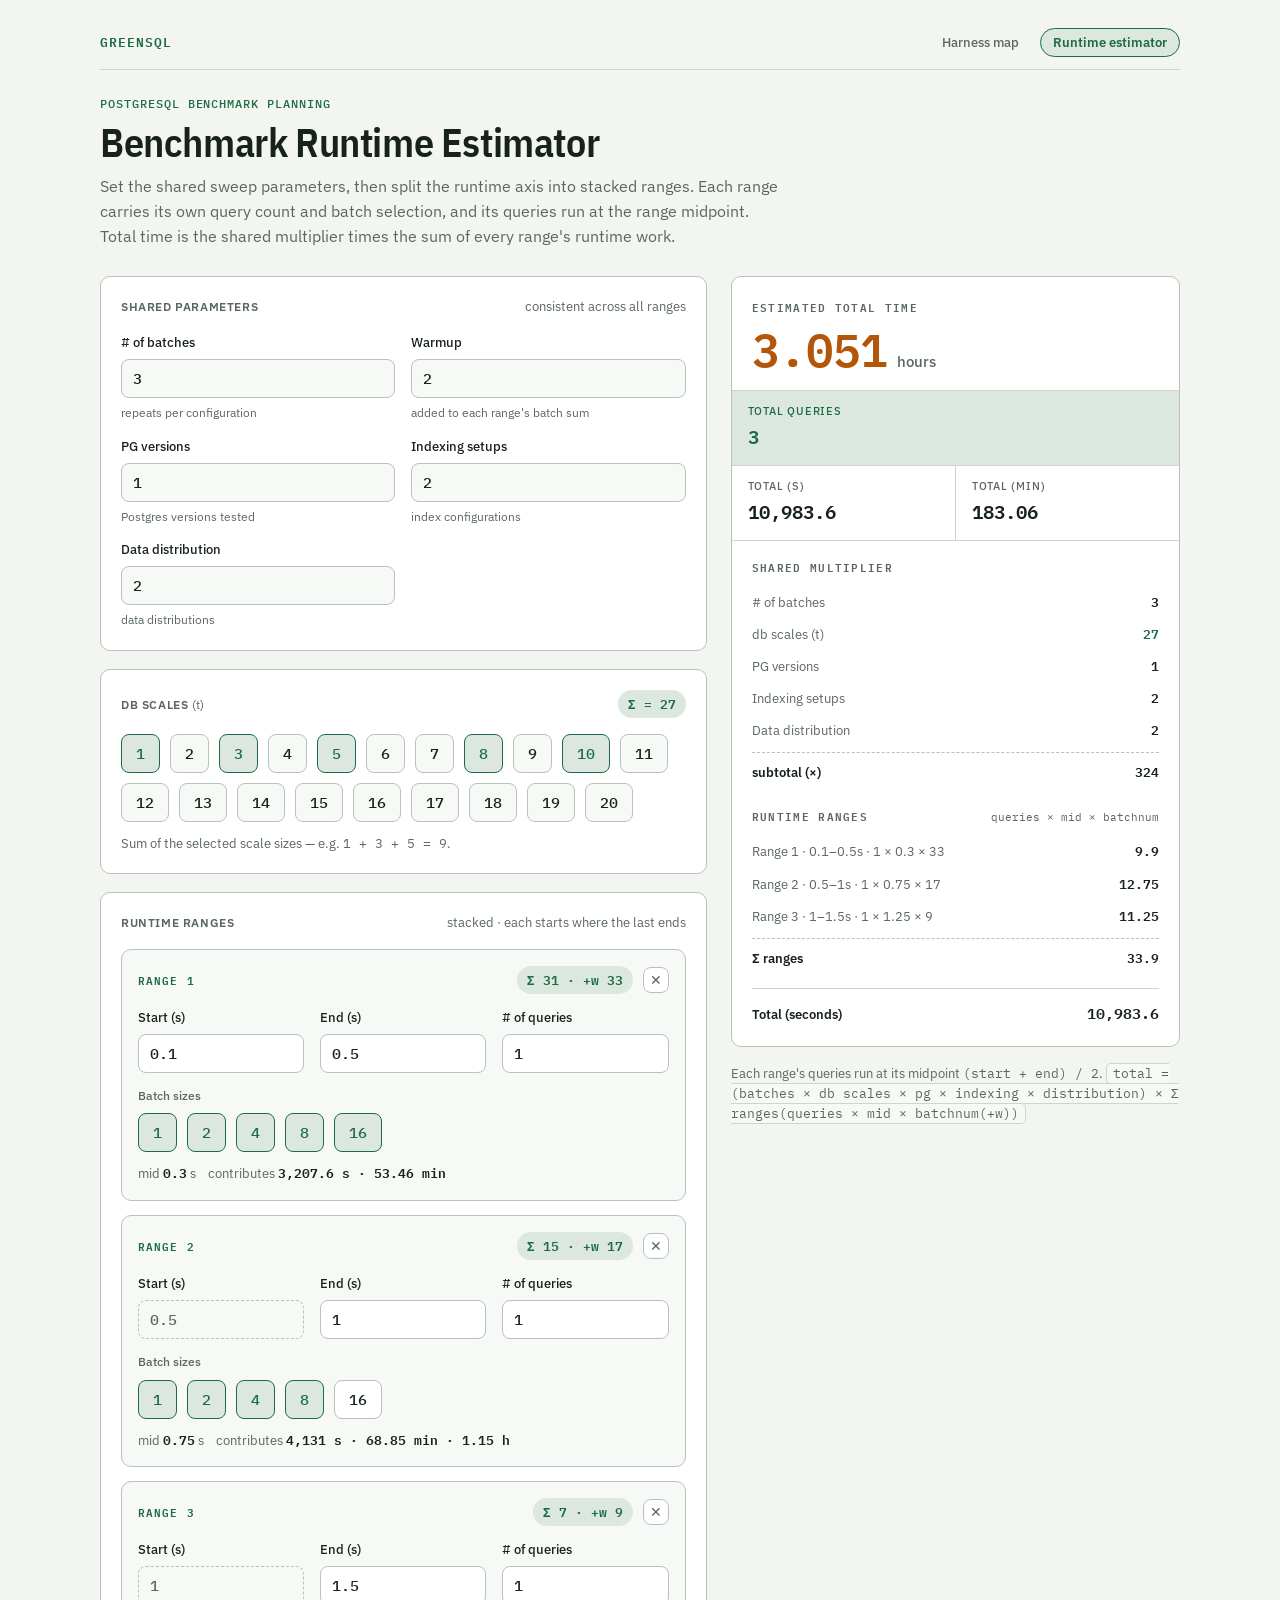
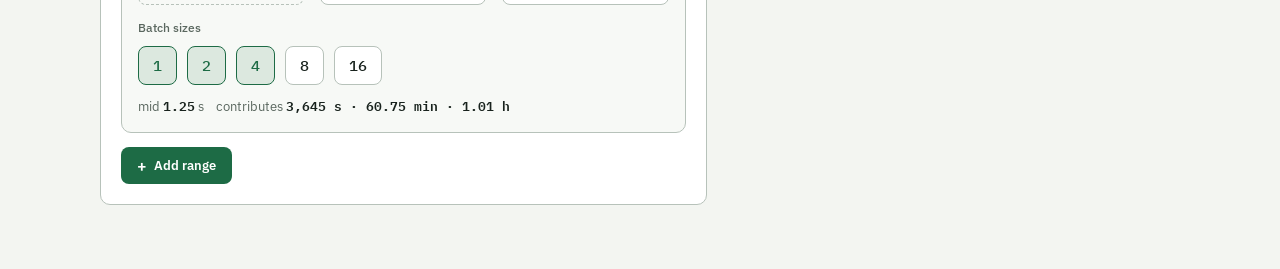
==== estimator.html @ b6725527 "init pages" ====
<!doctype html>
<html lang="en">
<head>
<meta charset="utf-8">
<meta name="viewport" content="width=device-width,initial-scale=1,viewport-fit=cover">
<title>Benchmark Runtime Estimator</title>
<meta name="description" content="Work out how long a GreenSQL sweep will take: set the shared parameters, split the runtime axis into stacked ranges with their own query counts and batch sizes, and see the total and its factor breakdown update live.">
<meta name="color-scheme" content="light dark">
<meta property="og:type" content="website">
<meta property="og:site_name" content="GreenSQL">
<meta property="og:title" content="Benchmark Runtime Estimator">
<meta property="og:description" content="Work out how long a GreenSQL sweep will take: set the shared parameters, split the runtime axis into stacked ranges with their own query counts and batch sizes, and see the total and its factor breakdown update live.">
<meta property="og:url" content="https://greensql-ruc.github.io/estimator.html">
<meta name="twitter:card" content="summary">
<link rel="canonical" href="https://greensql-ruc.github.io/estimator.html">
<link rel="icon" href="data:image/svg+xml,%3Csvg xmlns='http://www.w3.org/2000/svg' viewBox='0 0 16 16'%3E%3Crect width='16' height='16' rx='3' fill='%231D6B45'/%3E%3Cpath d='M4 11.5V4.5h1.6l2.4 4.2 2.4-4.2H12v7h-1.5V7.2L8.4 10.8h-.8L5.5 7.2v4.3z' fill='%23fff'/%3E%3C/svg%3E">
<link rel="preconnect" href="https://fonts.googleapis.com">
<link rel="preconnect" href="https://fonts.gstatic.com" crossorigin>
<link rel="stylesheet" href="https://fonts.googleapis.com/css2?family=IBM+Plex+Mono:wght@400;500;600&family=IBM+Plex+Sans+Condensed:wght@600&family=IBM+Plex+Sans:wght@400;500;600&display=swap">
<link rel="stylesheet" href="assets/site.css">
<style>
/* ---- layout ---- */
.grid{display:grid;grid-template-columns:minmax(0,1.35fr) minmax(0,1fr);gap:24px;align-items:start}
@media (max-width:900px){.grid{grid-template-columns:1fr}}

/* ---- panels ---- */
.panel{display:block;margin:0;background:var(--panel);border:1px solid var(--line);border-radius:10px;padding:20px}
.panel + .panel{margin-top:18px}
.group-head{display:flex;align-items:baseline;justify-content:space-between;gap:12px;margin-bottom:16px}
.group-title{font:600 12px/1.3 "IBM Plex Sans",sans-serif;letter-spacing:.05em;text-transform:uppercase;
  color:var(--muted);margin:0;padding:0}
.group-title .sub{font-weight:400;text-transform:none;letter-spacing:0;color:var(--muted)}
.group-note{font-size:12.5px;color:var(--muted);margin:0}
.chips + .group-note{margin-top:12px}
.sublabel{font-size:12px;font-weight:500;color:var(--muted);margin:0 0 8px}

/* ---- number fields ---- */
.fields{display:grid;grid-template-columns:1fr 1fr;gap:14px 16px}
.fields-3{grid-template-columns:1fr 1fr 1fr}
@media (max-width:480px){.fields,.fields-3{grid-template-columns:1fr 1fr}}
.field{display:flex;flex-direction:column;gap:6px;min-width:0}
.field label{font-size:13px;font-weight:500;color:var(--ink)}
.field .hint{font-size:12px;color:var(--muted)}
.field input{font:500 15px "IBM Plex Mono",ui-monospace,monospace;font-variant-numeric:tabular-nums;
  color:var(--ink);background:var(--sub);border:1px solid var(--line);border-radius:8px;
  padding:9px 11px;width:100%;-moz-appearance:textfield}
.field input:focus-visible{outline:2px solid var(--accent);outline-offset:1px;border-color:var(--accent)}
.field input[readonly]{color:var(--muted);background:transparent;border-style:dashed;cursor:default}

/* ---- toggle chips ---- */
fieldset{border:0;margin:0;padding:0;min-width:0}
legend{padding:0}
.chips{display:flex;flex-wrap:wrap;gap:10px}
.chip{position:relative}
.chip input{position:absolute;opacity:0;inset:0;cursor:pointer}
.chip label{display:inline-flex;align-items:center;justify-content:center;min-width:3ch;cursor:pointer;
  padding:9px 14px;border-radius:8px;border:1px solid var(--line);background:var(--sub);user-select:none;
  font:500 15px "IBM Plex Mono",ui-monospace,monospace;font-variant-numeric:tabular-nums;color:var(--ink);
  transition:background .12s,border-color .12s,color .12s}
.chip input:checked + label{background:var(--entry);border-color:var(--accent);color:var(--accent)}
.chip input:focus-visible + label{outline:2px solid var(--accent);outline-offset:2px}
.sumtag{font:600 13px "IBM Plex Mono",ui-monospace,monospace;font-variant-numeric:tabular-nums;
  color:var(--accent);background:var(--entry);padding:3px 10px;border-radius:999px;white-space:nowrap}

/* ---- range cards ---- */
.gcard{background:var(--sub);border:1px solid var(--line);border-radius:10px;padding:16px;margin-bottom:14px}
.gcard:last-of-type{margin-bottom:0}
.gcard-head{display:flex;align-items:center;gap:10px;margin-bottom:14px}
.gtag{font:600 11px "IBM Plex Mono",ui-monospace,monospace;letter-spacing:.1em;text-transform:uppercase;color:var(--accent)}
.gcard-head .spacer{flex:1}
.grm{border:1px solid var(--line);background:var(--panel);color:var(--muted);width:26px;height:26px;
  border-radius:8px;cursor:pointer;font-size:14px;line-height:1;display:grid;place-items:center;
  transition:color .12s,border-color .12s}
.grm:hover:not(:disabled){color:var(--energy);border-color:var(--energy)}
.grm:disabled{opacity:.35;cursor:not-allowed}
.grm:focus-visible{outline:2px solid var(--accent);outline-offset:2px}
.gcard .fields{margin-bottom:14px}
.gcard .field input{background:var(--panel)}
.gcard .field input[readonly]{background:transparent}
.gcard .chip label{background:var(--panel)}
.gcontrib{margin:12px 0 0;font-size:12.5px;color:var(--muted);display:flex;flex-wrap:wrap;gap:4px 12px}
.gcontrib b{color:var(--ink);font-weight:600;font-family:"IBM Plex Mono",ui-monospace,monospace;font-variant-numeric:tabular-nums}
.addbtn{display:inline-flex;align-items:center;gap:7px;margin-top:14px;background:var(--accent);
  color:var(--accent-ink);border:0;font:600 13px "IBM Plex Sans",sans-serif;padding:10px 16px;
  border-radius:8px;cursor:pointer}
.addbtn:hover{filter:brightness(1.08)}
.addbtn:focus-visible{outline:2px solid var(--accent);outline-offset:2px}
.addbtn .plus{font-size:16px;line-height:1}

/* ---- result rail ---- */
.rail{position:sticky;top:24px}
.result{background:var(--panel);border:1px solid var(--line);border-radius:10px;overflow:hidden}
.result .top{padding:20px 20px 16px}
.kicker{font:600 11px "IBM Plex Mono",ui-monospace,monospace;letter-spacing:.12em;text-transform:uppercase;
  color:var(--muted);margin:0 0 10px}
.headline{display:flex;align-items:baseline;gap:10px;flex-wrap:wrap}
.headline .num{font:600 46px/1 "IBM Plex Mono",ui-monospace,monospace;font-variant-numeric:tabular-nums;
  color:var(--energy);letter-spacing:-.02em}
.headline .unit{font-size:15px;color:var(--muted);font-weight:500}
.days{margin:8px 0 0;font-size:13px;color:var(--muted)}
.days b{color:var(--ink);font-weight:600}
.tiles{display:grid;grid-template-columns:repeat(2,1fr);gap:1px;background:var(--faint);border-top:1px solid var(--faint)}
.tile{background:var(--panel);padding:13px 16px;min-width:0}
.tile.q{grid-column:1 / -1;background:var(--entry)}
.tile .t-label{font:500 11px "IBM Plex Sans",sans-serif;letter-spacing:.07em;text-transform:uppercase;
  color:var(--muted);margin:0 0 4px}
.tile.q .t-label{color:var(--accent)}
.tile .t-val{font:600 19px "IBM Plex Mono",ui-monospace,monospace;font-variant-numeric:tabular-nums;
  color:var(--ink);margin:0;overflow-wrap:anywhere}
.tile.q .t-val{color:var(--accent)}
.chain{padding:16px 20px 20px;border-top:1px solid var(--faint)}
.chain h3{font:600 11px "IBM Plex Mono",ui-monospace,monospace;letter-spacing:.12em;text-transform:uppercase;
  color:var(--muted);margin:0 0 10px;display:flex;justify-content:space-between;align-items:baseline;gap:8px}
.chain h3 .h-sub{font-weight:400;letter-spacing:0;text-transform:none;color:var(--muted);font-size:11px}
.chain h3.spaced{margin-top:18px}
.factor{display:grid;grid-template-columns:1fr auto;align-items:baseline;gap:8px;padding:5px 0;font-size:13px}
.factor .fname{color:var(--muted)}
.factor .fval{font:600 13px "IBM Plex Mono",ui-monospace,monospace;font-variant-numeric:tabular-nums;color:var(--ink)}
.factor.derived .fval{color:var(--accent)}
.factor.subtotal{border-top:1px dashed var(--line);margin-top:6px;padding-top:8px}
.factor.subtotal .fname{color:var(--ink);font-weight:600}
.chain .rule{border:0;border-top:1px solid var(--faint);margin:14px 0 12px}
.chain .product{display:grid;grid-template-columns:1fr auto;align-items:baseline;gap:8px}
.chain .product .fname{font-weight:600;color:var(--ink);font-size:13px}
.chain .product .fval{font:600 15px "IBM Plex Mono",ui-monospace,monospace;font-variant-numeric:tabular-nums;color:var(--ink)}
.formula{margin-top:16px;font-size:12.5px;color:var(--muted);max-width:64ch;line-height:1.6}
.formula code{background:var(--sub);padding:1px 6px;border-radius:5px;border:1px solid var(--faint);color:var(--muted)}

@media (prefers-reduced-motion: reduce){*{transition:none !important}}
</style>
</head>
<body>

<nav class="sitenav" aria-label="Site sections">
  <span class="brand">GreenSQL</span>
  <a href="./">Harness map</a>
  <a href="estimator.html" aria-current="page">Runtime estimator</a>
</nav>

<header class="wrap">
  <div class="eyebrow">PostgreSQL benchmark planning</div>
  <h1>Benchmark Runtime Estimator</h1>
  <p class="lede">Set the shared sweep parameters, then split the runtime axis into stacked ranges. Each range carries its own query count and batch selection, and its queries run at the range midpoint. Total time is the shared multiplier times the sum of every range's runtime work.</p>
</header>

<main class="wrap">
  <div class="grid">
    <!-- CONTROLS -->
    <div>
      <section class="panel">
        <div class="group-head">
          <h2 class="group-title">Shared parameters</h2>
          <span class="group-note">consistent across all ranges</span>
        </div>
        <div class="fields">
          <div class="field">
            <label for="batches"># of batches</label>
            <input id="batches" type="number" min="0" step="1" value="3" inputmode="numeric">
            <span class="hint">repeats per configuration</span>
          </div>
          <div class="field">
            <label for="warmup">Warmup</label>
            <input id="warmup" type="number" min="0" step="1" value="2" inputmode="numeric">
            <span class="hint">added to each range's batch sum</span>
          </div>
          <div class="field">
            <label for="pg">PG versions</label>
            <input id="pg" type="number" min="0" step="1" value="1" inputmode="numeric">
            <span class="hint">Postgres versions tested</span>
          </div>
          <div class="field">
            <label for="indexing">Indexing setups</label>
            <input id="indexing" type="number" min="0" step="1" value="2" inputmode="numeric">
            <span class="hint">index configurations</span>
          </div>
          <div class="field">
            <label for="distribution">Data distribution</label>
            <input id="distribution" type="number" min="0" step="1" value="2" inputmode="numeric">
            <span class="hint">data distributions</span>
          </div>
        </div>
      </section>

      <section class="panel">
        <fieldset>
          <div class="group-head">
            <legend class="group-title">DB scales <span class="sub">(t)</span></legend>
            <span class="sumtag" id="scaleSum">&#931; = 27</span>
          </div>
          <div class="chips" id="scaleChips"></div>
          <p class="group-note">Sum of the selected scale sizes &mdash; e.g. <span class="mono">1 + 3 + 5 = 9</span>.</p>
        </fieldset>
      </section>

      <section class="panel">
        <div class="group-head">
          <h2 class="group-title">Runtime ranges</h2>
          <span class="group-note">stacked &middot; each starts where the last ends</span>
        </div>
        <div id="groups"></div>
        <button class="addbtn" id="addGroup" type="button"><span class="plus">+</span> Add range</button>
      </section>
    </div>

    <!-- RESULT RAIL -->
    <div class="rail">
      <div class="result">
        <div class="top">
          <p class="kicker">Estimated total time</p>
          <div class="headline">
            <span class="num" id="hVal">0</span>
            <span class="unit">hours</span>
          </div>
          <p class="days" id="daysLine" hidden></p>
        </div>
        <div class="tiles">
          <div class="tile q">
            <p class="t-label">Total queries</p>
            <p class="t-val" id="qVal">3</p>
          </div>
          <div class="tile">
            <p class="t-label">Total (s)</p>
            <p class="t-val" id="sVal">0</p>
          </div>
          <div class="tile">
            <p class="t-label">Total (min)</p>
            <p class="t-val" id="mVal">0</p>
          </div>
        </div>
        <div class="chain">
          <h3>Shared multiplier</h3>
          <div class="factor"><span class="fname"># of batches</span><span class="fval" id="fBatches">3</span></div>
          <div class="factor derived"><span class="fname">db scales (t)</span><span class="fval" id="fScales">27</span></div>
          <div class="factor"><span class="fname">PG versions</span><span class="fval" id="fPg">1</span></div>
          <div class="factor"><span class="fname">Indexing setups</span><span class="fval" id="fIndexing">2</span></div>
          <div class="factor"><span class="fname">Data distribution</span><span class="fval" id="fDistribution">2</span></div>
          <div class="factor subtotal"><span class="fname">subtotal (&times;)</span><span class="fval" id="fShared">324</span></div>

          <h3 class="spaced">Runtime ranges <span class="h-sub">queries &times; mid &times; batchnum</span></h3>
          <div id="railGroups"></div>
          <div class="factor subtotal"><span class="fname">&#931; ranges</span><span class="fval" id="fSumContrib">0</span></div>

          <hr class="rule">
          <div class="product"><span class="fname">Total (seconds)</span><span class="fval" id="fTotal">0</span></div>
        </div>
      </div>
      <p class="formula">Each range's queries run at its midpoint <span class="mono">(start + end) / 2</span>. <code>total = (batches &times; db scales &times; pg &times; indexing &times; distribution) &times; &#931; ranges(queries &times; mid &times; batchnum(+w))</code></p>
    </div>
  </div>
</main>

<script>
  const SCALE_SIZES = Array.from({ length: 20 }, (_, i) => i + 1);
  const SCALE_DEFAULT = new Set([1, 3, 5, 8, 10]);
  const BATCH_SIZES = [1, 2, 4, 8, 16];

  // stacked runtime ranges
  const SEED_GROUPS = [
    { min: 0.1, max: 0.5, queries: 1, batches: [1, 2, 4, 8, 16] },
    { min: 0.5, max: 1.0, queries: 1, batches: [1, 2, 4, 8] },
    { min: 1.0, max: 1.5, queries: 1, batches: [1, 2, 4] },
  ];

  const nf = (max = 2) => new Intl.NumberFormat(undefined, { maximumFractionDigits: max });
  const fmtNum = new Intl.NumberFormat(undefined, { maximumFractionDigits: 2 });
  const fmtInt = new Intl.NumberFormat(undefined, { maximumFractionDigits: 0 });
  const trim = x => String(+(+x).toFixed(4));

  // seconds -> "X s · Y min · Z h · W d", with h/d shown only when > 1
  function durText(sec) {
    const parts = [`${fmtNum.format(sec)} s`, `${nf(2).format(sec / 60)} min`];
    const h = sec / 3600;
    if (h > 1) parts.push(`${nf(2).format(h)} h`);
    const d = sec / 86400;
    if (d > 1) parts.push(`${nf(2).format(d)} d`);
    return parts.join(" · ");
  }

  const num = el => {
    const v = parseFloat(el.value);
    return Number.isFinite(v) && v >= 0 ? v : 0;
  };

  // shared scale chips
  const scaleHost = document.getElementById("scaleChips");
  SCALE_SIZES.forEach(v => {
    const chip = document.createElement("div");
    chip.className = "chip";
    chip.innerHTML =
      `<input type="checkbox" id="scale-${v}" value="${v}" data-scale>` +
      `<label for="scale-${v}">${v}</label>`;
    if (SCALE_DEFAULT.has(v)) chip.querySelector("input").checked = true;
    scaleHost.appendChild(chip);
  });
  const scaleSum = () =>
    [...document.querySelectorAll("input[data-scale]:checked")].reduce((a, el) => a + Number(el.value), 0);

  // runtime ranges
  const groupsHost = document.getElementById("groups");
  let gid = 0;

  function makeGroup(seed) {
    const id = ++gid;
    const card = document.createElement("div");
    card.className = "gcard";
    card.dataset.gid = id;
    const chips = BATCH_SIZES.map(v =>
      `<div class="chip"><input type="checkbox" id="b-${id}-${v}" value="${v}" data-batch${seed.batches.includes(v) ? " checked" : ""}>` +
      `<label for="b-${id}-${v}">${v}</label></div>`
    ).join("");
    card.innerHTML =
      `<div class="gcard-head">` +
        `<span class="gtag" data-label>Range</span>` +
        `<span class="spacer"></span>` +
        `<span class="sumtag" data-batchnum>+w 0</span>` +
        `<button class="grm" type="button" title="Remove range" aria-label="Remove range">✕</button>` +
      `</div>` +
      `<div class="fields fields-3">` +
        `<div class="field"><label>Start (s)</label><input type="number" min="0" step="0.1" value="${seed.min}" data-min inputmode="decimal"></div>` +
        `<div class="field"><label>End (s)</label><input type="number" min="0" step="0.1" value="${seed.max}" data-max inputmode="decimal"></div>` +
        `<div class="field"><label># of queries</label><input type="number" min="0" step="1" value="${seed.queries}" data-queries inputmode="numeric"></div>` +
      `</div>` +
      `<p class="sublabel">Batch sizes</p>` +
      `<div class="chips">${chips}</div>` +
      `<p class="gcontrib"><span>mid <b data-mid>0</b> s</span><span>contributes <b data-contrib>0 s</b></span></p>`;
    card.querySelector(".grm").addEventListener("click", () => { card.remove(); recompute(); });
    groupsHost.appendChild(card);
  }

  SEED_GROUPS.forEach(makeGroup);

  document.getElementById("addGroup").addEventListener("click", () => {
    const cards = [...groupsHost.querySelectorAll(".gcard")];
    const last = cards[cards.length - 1];
    let start = 1, width = 0.5;
    if (last) {
      const lmin = num(last.querySelector("[data-min]"));
      const lmax = num(last.querySelector("[data-max]"));
      start = lmax;
      width = Math.max(0.1, lmax - lmin) || 0.5;
    }
    makeGroup({ min: start, max: +(start + width).toFixed(4), queries: 1, batches: [...BATCH_SIZES] });
    recompute();
  });

  const railGroups = document.getElementById("railGroups");

  function recompute() {
    const batches = num(document.getElementById("batches"));
    const warmup = num(document.getElementById("warmup"));
    const pg = num(document.getElementById("pg"));
    const indexing = num(document.getElementById("indexing"));
    const distribution = num(document.getElementById("distribution"));
    const scales = scaleSum();
    const shared = batches * scales * pg * indexing * distribution;

    const cards = [...groupsHost.querySelectorAll(".gcard")];
    let sumContrib = 0;
    let totalQueries = 0;
    let prevMax = null;
    railGroups.innerHTML = "";

    cards.forEach((card, i) => {
      const n = i + 1;
      const minInput = card.querySelector("[data-min]");
      const maxInput = card.querySelector("[data-max]");
      // stacked: every range but the first starts where the previous ended
      let min;
      if (i === 0) { minInput.readOnly = false; min = num(minInput); }
      else { minInput.readOnly = true; min = prevMax; minInput.value = trim(min); }
      let max = num(maxInput);
      const effMax = Math.max(min, max);

      const queries = num(card.querySelector("[data-queries]"));
      const batchSum = [...card.querySelectorAll("input[data-batch]:checked")].reduce((a, el) => a + Number(el.value), 0);
      const batchnum = batchSum + warmup;

      const mid = (min + effMax) / 2;
      const contrib = queries * mid * batchnum;

      sumContrib += contrib;
      totalQueries += queries;
      prevMax = effMax;

      card.querySelector("[data-label]").textContent = `Range ${n}`;
      card.querySelector("[data-batchnum]").textContent = `Σ ${batchSum} · +w ${batchnum}`;
      card.querySelector("[data-mid]").textContent = fmtNum.format(mid);
      card.querySelector("[data-contrib]").textContent = durText(shared * contrib);

      const row = document.createElement("div");
      row.className = "factor";
      row.innerHTML =
        `<span class="fname">Range ${n} · ${trim(min)}–${trim(effMax)}s · ${fmtNum.format(queries)} × ${fmtNum.format(mid)} × ${fmtNum.format(batchnum)}</span>` +
        `<span class="fval">${fmtNum.format(contrib)}</span>`;
      railGroups.appendChild(row);
    });

    groupsHost.querySelectorAll(".grm").forEach(b => { b.disabled = cards.length <= 1; });

    const totalSec = shared * sumContrib;
    const totalMin = totalSec / 60;
    const totalHr = totalSec / 3600;

    document.getElementById("scaleSum").textContent = `Σ = ${scales}`;
    document.getElementById("qVal").textContent = fmtInt.format(totalQueries);
    document.getElementById("hVal").textContent = nf(3).format(totalHr);
    document.getElementById("sVal").textContent = fmtNum.format(totalSec);
    document.getElementById("mVal").textContent = nf(2).format(totalMin);

    const daysLine = document.getElementById("daysLine");
    if (totalHr >= 24) {
      daysLine.hidden = false;
      daysLine.innerHTML = `≈ <b>${nf(2).format(totalHr / 24)} days</b> of continuous runtime`;
    } else {
      daysLine.hidden = true;
    }

    document.getElementById("fBatches").textContent = fmtNum.format(batches);
    document.getElementById("fScales").textContent = fmtNum.format(scales);
    document.getElementById("fPg").textContent = fmtNum.format(pg);
    document.getElementById("fIndexing").textContent = fmtNum.format(indexing);
    document.getElementById("fDistribution").textContent = fmtNum.format(distribution);
    document.getElementById("fShared").textContent = fmtNum.format(shared);
    document.getElementById("fSumContrib").textContent = fmtNum.format(sumContrib);
    document.getElementById("fTotal").textContent = fmtNum.format(totalSec);
  }

  document.addEventListener("input", recompute);
  document.addEventListener("change", recompute);
  recompute();
</script>

</body>
</html>
---- assets/site.css ----
/* GreenSQL site theme — shared by every page.
   Colour tokens, base typography and the site nav. Page-specific rules
   (figures, tables, the estimator form) stay inline in each page. */

:root{
  --bg:#F3F5F1; --panel:#FFFFFF; --folder:#E6EBE4; --entry:#DCE8DF; --sub:#F7F9F6;
  --ink:#18221D; --muted:#5A675F; --line:#B7C2BA; --faint:#CDD5CF;
  --accent:#1D6B45; --accent-ink:#FFFFFF; --energy:#B35609; --thermal:#B3264A; --server:#2A5DB0; --client:#7A6414;
  --seg-ctl:#D9DFDA; --seg-warm:#EDE6D6;
}
@media (prefers-color-scheme: dark){
  :root:not([data-theme="light"]){
    --bg:#0E1411; --panel:#17211C; --folder:#1B2621; --entry:#1D3026; --sub:#131B17;
    --ink:#E3EAE5; --muted:#9AA8A0; --line:#3E4D45; --faint:#2C3832;
    --accent:#5CBD8E; --accent-ink:#0E1411; --energy:#F0A04B; --thermal:#F07A93; --server:#86ABF3; --client:#D6BF66;
    --seg-ctl:#2A342F; --seg-warm:#3A3326;
  }
}
:root[data-theme="dark"]{
  --bg:#0E1411; --panel:#17211C; --folder:#1B2621; --entry:#1D3026; --sub:#131B17;
  --ink:#E3EAE5; --muted:#9AA8A0; --line:#3E4D45; --faint:#2C3832;
  --accent:#5CBD8E; --accent-ink:#0E1411; --energy:#F0A04B; --thermal:#F07A93; --server:#86ABF3; --client:#D6BF66;
  --seg-ctl:#2A342F; --seg-warm:#3A3326;
}
*{box-sizing:border-box}
body{background:var(--bg);color:var(--ink);font:15px/1.55 "IBM Plex Sans",system-ui,-apple-system,"Segoe UI",sans-serif;
  padding-inline:20px;padding-block:28px 64px;margin:0}
.wrap{max-width:1080px;margin-inline:auto;width:100%}
.wide{max-width:1480px;margin-inline:auto}
header{display:grid;gap:10px;margin-block-end:28px}
.eyebrow{font:500 12px/1 "IBM Plex Mono",ui-monospace,monospace;letter-spacing:.08em;text-transform:uppercase;color:var(--accent)}
h1{font:600 clamp(28px,4vw,40px)/1.1 "IBM Plex Sans Condensed","IBM Plex Sans",sans-serif;margin:0;text-wrap:balance;letter-spacing:-.01em}
h2{font:600 22px/1.25 "IBM Plex Sans Condensed","IBM Plex Sans",sans-serif;margin:0 0 6px;text-wrap:balance}
p{margin:0;max-width:68ch}
.lede{color:var(--muted);font-size:16px}
section{display:grid;gap:14px;margin-block:44px}
code,.mono{font:13px "IBM Plex Mono",ui-monospace,monospace}
footer{color:var(--muted);font-size:13px;margin-top:56px}
a{color:var(--accent)}
:focus-visible{outline:2px solid var(--accent);outline-offset:2px}

/* ---- site nav ---- */
.sitenav{display:flex;flex-wrap:wrap;align-items:center;gap:8px;max-width:1080px;margin-inline:auto;
  width:100%;border-bottom:1px solid var(--faint);padding-block-end:12px;margin-block-end:28px}
.sitenav .brand{font:600 13px/1 "IBM Plex Mono",ui-monospace,monospace;letter-spacing:.08em;
  text-transform:uppercase;color:var(--accent);margin-inline-end:auto}
.sitenav a{font:500 13px/1 "IBM Plex Sans",sans-serif;color:var(--muted);text-decoration:none;
  padding:7px 12px;border-radius:999px;border:1px solid transparent}
.sitenav a:hover{color:var(--accent);border-color:var(--line)}
.sitenav a[aria-current="page"]{background:var(--entry);border-color:var(--accent);color:var(--accent);font-weight:600}
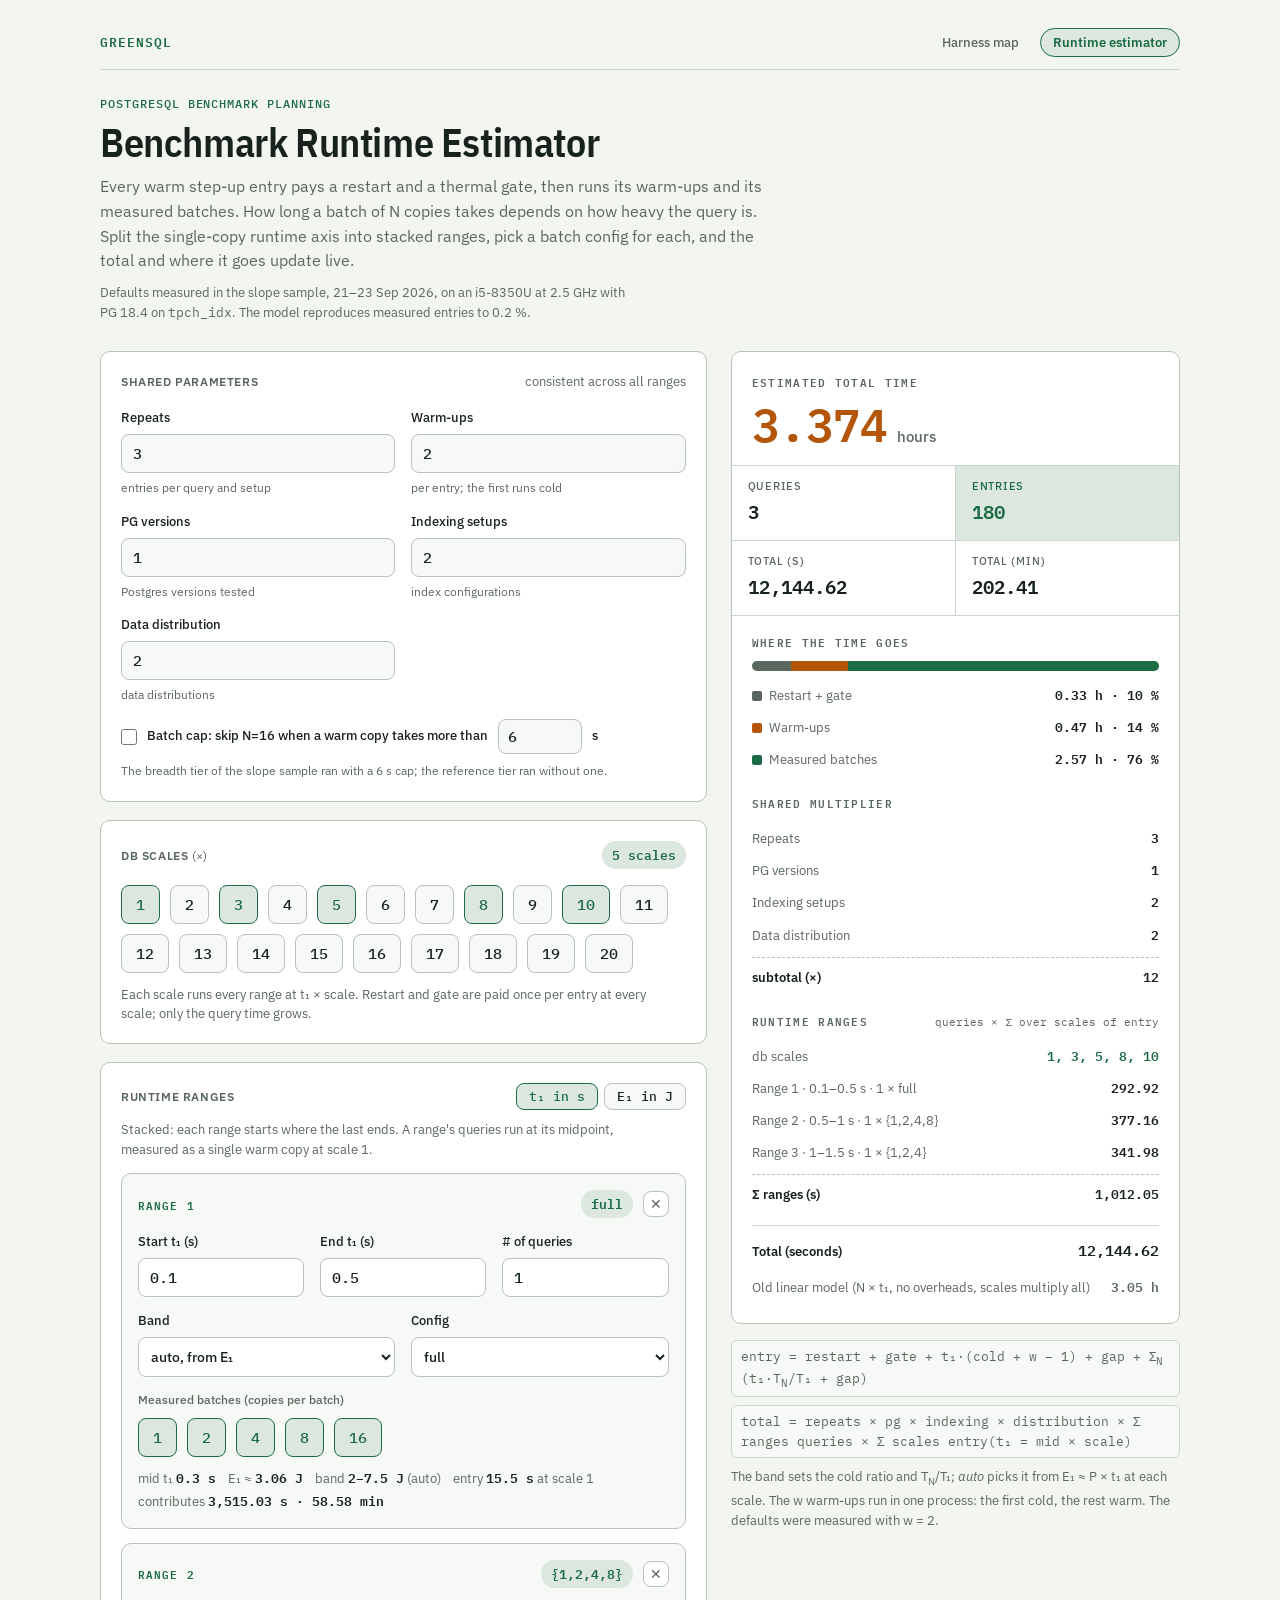
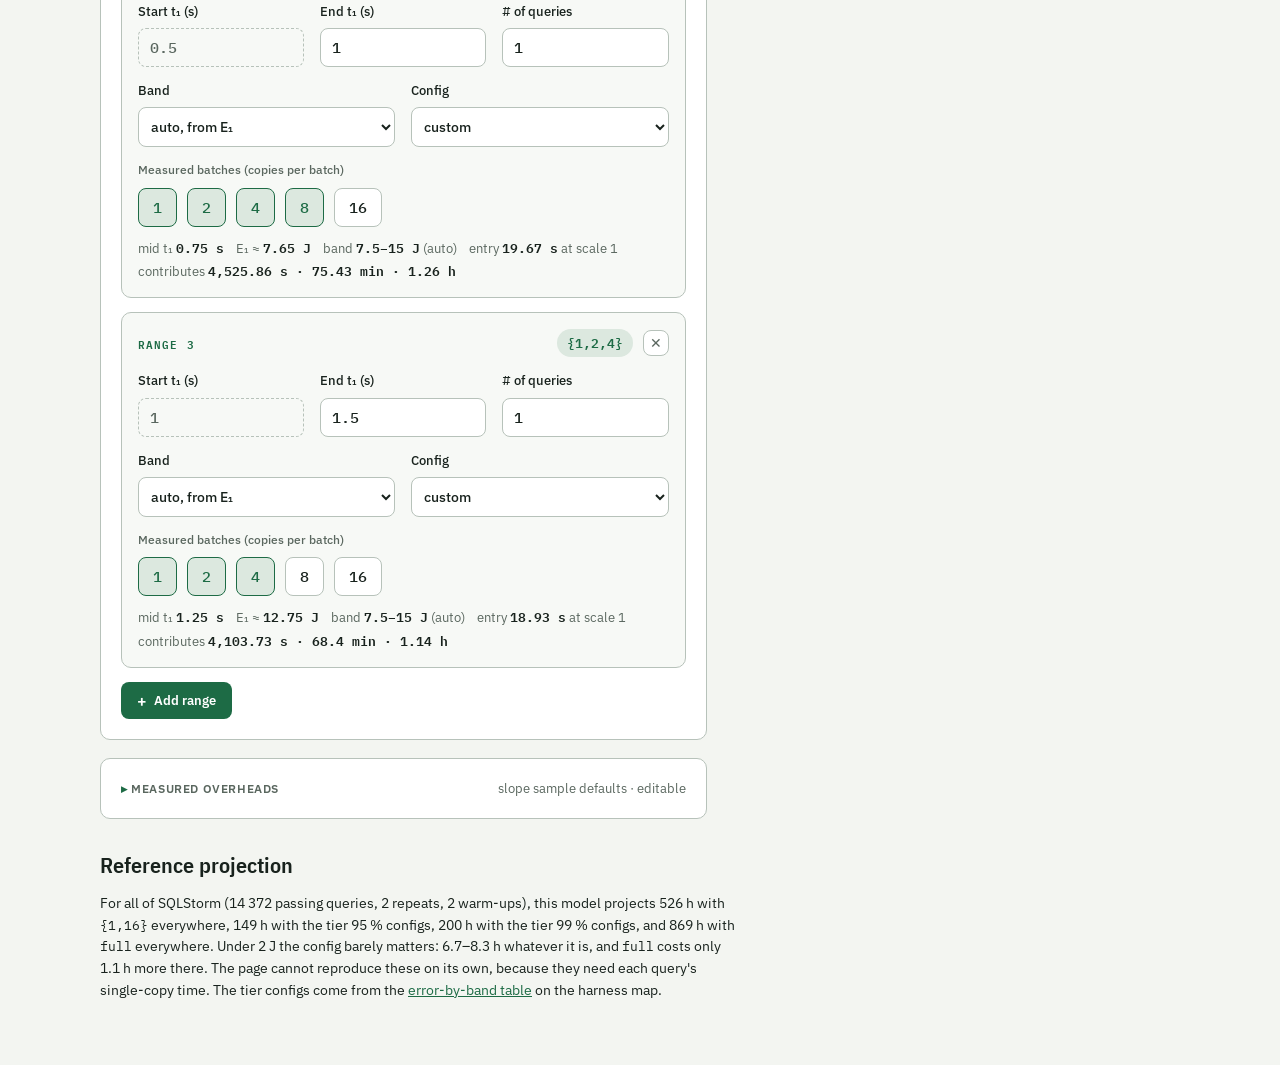
==== commit bb15f754: "update inline with new changes" ====
--- a/estimator.html
+++ b/estimator.html
@@ -4,12 +4,12 @@
 <meta charset="utf-8">
 <meta name="viewport" content="width=device-width,initial-scale=1,viewport-fit=cover">
 <title>Benchmark Runtime Estimator</title>
-<meta name="description" content="Work out how long a GreenSQL sweep will take: set the shared parameters, split the runtime axis into stacked ranges with their own query counts and batch sizes, and see the total and its factor breakdown update live.">
+<meta name="description" content="Work out how long a GreenSQL warm step-up sweep will take: every entry pays a restart, a thermal gate, its warm-ups and its measured batches, timed from the slope-sample measurements. Split the runtime axis into stacked ranges, pick a batch config for each, and see the total and where it goes.">
 <meta name="color-scheme" content="light dark">
 <meta property="og:type" content="website">
 <meta property="og:site_name" content="GreenSQL">
 <meta property="og:title" content="Benchmark Runtime Estimator">
-<meta property="og:description" content="Work out how long a GreenSQL sweep will take: set the shared parameters, split the runtime axis into stacked ranges with their own query counts and batch sizes, and see the total and its factor breakdown update live.">
+<meta property="og:description" content="Work out how long a GreenSQL warm step-up sweep will take: every entry pays a restart, a thermal gate, its warm-ups and its measured batches, timed from the slope-sample measurements.">
 <meta property="og:url" content="https://greensql-ruc.github.io/estimator.html">
 <meta name="twitter:card" content="summary">
 <link rel="canonical" href="https://greensql-ruc.github.io/estimator.html">
@@ -21,12 +21,13 @@
 <style>
 /* ---- layout ---- */
 .grid{display:grid;grid-template-columns:minmax(0,1.35fr) minmax(0,1fr);gap:24px;align-items:start}
-@media (max-width:900px){.grid{grid-template-columns:1fr}}
+@media (max-width:900px){.grid{grid-template-columns:minmax(0,1fr)}}
+.srcnote{font-size:13px;color:var(--muted)}
 
 /* ---- panels ---- */
 .panel{display:block;margin:0;background:var(--panel);border:1px solid var(--line);border-radius:10px;padding:20px}
 .panel + .panel{margin-top:18px}
-.group-head{display:flex;align-items:baseline;justify-content:space-between;gap:12px;margin-bottom:16px}
+.group-head{display:flex;align-items:baseline;justify-content:space-between;flex-wrap:wrap;gap:8px 12px;margin-bottom:16px}
 .group-title{font:600 12px/1.3 "IBM Plex Sans",sans-serif;letter-spacing:.05em;text-transform:uppercase;
   color:var(--muted);margin:0;padding:0}
 .group-title .sub{font-weight:400;text-transform:none;letter-spacing:0;color:var(--muted)}
@@ -34,18 +35,24 @@
 .chips + .group-note{margin-top:12px}
 .sublabel{font-size:12px;font-weight:500;color:var(--muted);margin:0 0 8px}
 
-/* ---- number fields ---- */
+/* ---- number fields and selects ---- */
 .fields{display:grid;grid-template-columns:1fr 1fr;gap:14px 16px}
 .fields-3{grid-template-columns:1fr 1fr 1fr}
 @media (max-width:480px){.fields,.fields-3{grid-template-columns:1fr 1fr}}
 .field{display:flex;flex-direction:column;gap:6px;min-width:0}
 .field label{font-size:13px;font-weight:500;color:var(--ink)}
 .field .hint{font-size:12px;color:var(--muted)}
-.field input{font:500 15px "IBM Plex Mono",ui-monospace,monospace;font-variant-numeric:tabular-nums;
+.field input,.field select{font:500 15px "IBM Plex Mono",ui-monospace,monospace;font-variant-numeric:tabular-nums;
   color:var(--ink);background:var(--sub);border:1px solid var(--line);border-radius:8px;
   padding:9px 11px;width:100%;-moz-appearance:textfield}
-.field input:focus-visible{outline:2px solid var(--accent);outline-offset:1px;border-color:var(--accent)}
+.field select{font:500 14px "IBM Plex Sans",sans-serif;padding:9px 8px}
+.field input:focus-visible,.field select:focus-visible{outline:2px solid var(--accent);outline-offset:1px;border-color:var(--accent)}
 .field input[readonly]{color:var(--muted);background:transparent;border-style:dashed;cursor:default}
+.capline{grid-column:1 / -1;display:flex;flex-wrap:wrap;align-items:center;gap:8px 10px;font-size:13px;font-weight:500}
+.capline input[type=number]{width:84px;font:500 15px "IBM Plex Mono",ui-monospace,monospace;color:var(--ink);
+  background:var(--sub);border:1px solid var(--line);border-radius:8px;padding:7px 9px;-moz-appearance:textfield}
+.capline input[type=checkbox]{width:16px;height:16px;accent-color:var(--accent);margin:0}
+.capline .hint{flex-basis:100%;font-size:12px;font-weight:400;color:var(--muted)}
 
 /* ---- toggle chips ---- */
 fieldset{border:0;margin:0;padding:0;min-width:0}
@@ -59,6 +66,10 @@
   transition:background .12s,border-color .12s,color .12s}
 .chip input:checked + label{background:var(--entry);border-color:var(--accent);color:var(--accent)}
 .chip input:focus-visible + label{outline:2px solid var(--accent);outline-offset:2px}
+.chip input:disabled{cursor:default}
+.chip input:disabled + label{cursor:default;opacity:.7}
+.unitseg{gap:6px}
+.unitseg .chip label{padding:4px 12px;font-size:13px}
 .sumtag{font:600 13px "IBM Plex Mono",ui-monospace,monospace;font-variant-numeric:tabular-nums;
   color:var(--accent);background:var(--entry);padding:3px 10px;border-radius:999px;white-space:nowrap}
 
@@ -75,17 +86,40 @@
 .grm:disabled{opacity:.35;cursor:not-allowed}
 .grm:focus-visible{outline:2px solid var(--accent);outline-offset:2px}
 .gcard .fields{margin-bottom:14px}
-.gcard .field input{background:var(--panel)}
+.gcard .field input,.gcard .field select{background:var(--panel)}
 .gcard .field input[readonly]{background:transparent}
 .gcard .chip label{background:var(--panel)}
 .gcontrib{margin:12px 0 0;font-size:12.5px;color:var(--muted);display:flex;flex-wrap:wrap;gap:4px 12px}
 .gcontrib b{color:var(--ink);font-weight:600;font-family:"IBM Plex Mono",ui-monospace,monospace;font-variant-numeric:tabular-nums}
+.gwarn{margin:10px 0 0;font-size:12.5px;color:var(--energy);max-width:none}
 .addbtn{display:inline-flex;align-items:center;gap:7px;margin-top:14px;background:var(--accent);
   color:var(--accent-ink);border:0;font:600 13px "IBM Plex Sans",sans-serif;padding:10px 16px;
   border-radius:8px;cursor:pointer}
 .addbtn:hover{filter:brightness(1.08)}
 .addbtn:focus-visible{outline:2px solid var(--accent);outline-offset:2px}
 .addbtn .plus{font-size:16px;line-height:1}
+
+/* ---- measured overheads ---- */
+details.panel > summary{cursor:pointer;list-style:none;display:flex;align-items:baseline;justify-content:space-between;flex-wrap:wrap;gap:8px 12px}
+details.panel > summary::-webkit-details-marker{display:none}
+details.panel > summary .group-title::before{content:"\25B8\00A0";color:var(--accent)}
+details.panel[open] > summary .group-title::before{content:"\25BE\00A0"}
+details.panel[open] > summary{margin-bottom:16px}
+.qbtns{display:flex;flex-wrap:wrap;gap:6px}
+.qbtn,.resetbtn{font:500 12px "IBM Plex Sans",sans-serif;color:var(--muted);background:var(--sub);border:1px solid var(--line);
+  border-radius:999px;padding:4px 10px;cursor:pointer}
+.qbtn:hover,.resetbtn:hover{color:var(--accent);border-color:var(--accent)}
+.ovwrap{overflow-x:auto;margin-top:18px}
+.ovtbl{border-collapse:collapse;width:100%;font-size:13px}
+.ovtbl caption{text-align:left;font-size:12.5px;color:var(--muted);padding-bottom:8px}
+.ovtbl th{font:600 11px/1.3 "IBM Plex Sans",sans-serif;letter-spacing:.05em;text-transform:uppercase;color:var(--muted);
+  text-align:left;padding:0 5px 6px;white-space:nowrap}
+.ovtbl td{padding:3px 5px}
+.ovtbl th[scope=row]{font:500 12.5px "IBM Plex Mono",ui-monospace,monospace;letter-spacing:0;text-transform:none;color:var(--ink);padding-right:10px}
+.ovtbl input{font:500 13px "IBM Plex Mono",ui-monospace,monospace;font-variant-numeric:tabular-nums;width:100%;min-width:58px;
+  padding:6px 7px;border:1px solid var(--line);border-radius:6px;background:var(--sub);color:var(--ink);-moz-appearance:textfield}
+.ovfoot{display:flex;flex-wrap:wrap;align-items:center;justify-content:space-between;gap:10px;margin-top:14px}
+.ovfoot p{font-size:12.5px;color:var(--muted)}
 
 /* ---- result rail ---- */
 .rail{position:sticky;top:24px}
@@ -101,7 +135,7 @@
 .days b{color:var(--ink);font-weight:600}
 .tiles{display:grid;grid-template-columns:repeat(2,1fr);gap:1px;background:var(--faint);border-top:1px solid var(--faint)}
 .tile{background:var(--panel);padding:13px 16px;min-width:0}
-.tile.q{grid-column:1 / -1;background:var(--entry)}
+.tile.q{background:var(--entry)}
 .tile .t-label{font:500 11px "IBM Plex Sans",sans-serif;letter-spacing:.07em;text-transform:uppercase;
   color:var(--muted);margin:0 0 4px}
 .tile.q .t-label{color:var(--accent)}
@@ -119,12 +153,21 @@
 .factor.derived .fval{color:var(--accent)}
 .factor.subtotal{border-top:1px dashed var(--line);margin-top:6px;padding-top:8px}
 .factor.subtotal .fname{color:var(--ink);font-weight:600}
+.factor.compare{margin-top:8px}
+.factor.compare .fval{color:var(--muted)}
 .chain .rule{border:0;border-top:1px solid var(--faint);margin:14px 0 12px}
 .chain .product{display:grid;grid-template-columns:1fr auto;align-items:baseline;gap:8px}
 .chain .product .fname{font-weight:600;color:var(--ink);font-size:13px}
 .chain .product .fval{font:600 15px "IBM Plex Mono",ui-monospace,monospace;font-variant-numeric:tabular-nums;color:var(--ink)}
+.bar{display:flex;height:10px;border-radius:5px;overflow:hidden;background:var(--faint);margin:2px 0 8px}
+.bar span{display:block;height:100%;min-width:0}
+.sw{display:inline-block;width:10px;height:10px;border-radius:2px;margin-right:7px;vertical-align:-1px}
+.k-fixed{background:var(--muted)} .k-warm{background:var(--energy)} .k-meas{background:var(--accent)}
 .formula{margin-top:16px;font-size:12.5px;color:var(--muted);max-width:64ch;line-height:1.6}
-.formula code{background:var(--sub);padding:1px 6px;border-radius:5px;border:1px solid var(--faint);color:var(--muted)}
+.formula + .formula{margin-top:8px}
+.formula code{display:block;background:var(--sub);padding:6px 9px;border-radius:6px;border:1px solid var(--faint);color:var(--muted);line-height:1.5}
+.refs{margin-top:32px;display:grid;gap:8px}
+.refs p{font-size:14px;max-width:80ch}
 
 @media (prefers-reduced-motion: reduce){*{transition:none !important}}
 </style>
@@ -140,7 +183,8 @@
 <header class="wrap">
   <div class="eyebrow">PostgreSQL benchmark planning</div>
   <h1>Benchmark Runtime Estimator</h1>
-  <p class="lede">Set the shared sweep parameters, then split the runtime axis into stacked ranges. Each range carries its own query count and batch selection, and its queries run at the range midpoint. Total time is the shared multiplier times the sum of every range's runtime work.</p>
+  <p class="lede">Every warm step-up entry pays a restart and a thermal gate, then runs its warm-ups and its measured batches. How long a batch of N copies takes depends on how heavy the query is. Split the single-copy runtime axis into stacked ranges, pick a batch config for each, and the total and where it goes update live.</p>
+  <p class="srcnote">Defaults measured in the slope sample, 21–23 Sep 2026, on an i5-8350U at 2.5 GHz with PG 18.4 on <code>tpch_idx</code>. The model reproduces measured entries to 0.2 %.</p>
 </header>
 
 <main class="wrap">
@@ -154,14 +198,14 @@
         </div>
         <div class="fields">
           <div class="field">
-            <label for="batches"># of batches</label>
-            <input id="batches" type="number" min="0" step="1" value="3" inputmode="numeric">
-            <span class="hint">repeats per configuration</span>
-          </div>
-          <div class="field">
-            <label for="warmup">Warmup</label>
+            <label for="repeats">Repeats</label>
+            <input id="repeats" type="number" min="0" step="1" value="3" inputmode="numeric">
+            <span class="hint">entries per query and setup</span>
+          </div>
+          <div class="field">
+            <label for="warmup">Warm-ups</label>
             <input id="warmup" type="number" min="0" step="1" value="2" inputmode="numeric">
-            <span class="hint">added to each range's batch sum</span>
+            <span class="hint">per entry; the first runs cold</span>
           </div>
           <div class="field">
             <label for="pg">PG versions</label>
@@ -178,28 +222,92 @@
             <input id="distribution" type="number" min="0" step="1" value="2" inputmode="numeric">
             <span class="hint">data distributions</span>
           </div>
+          <div class="capline">
+            <input type="checkbox" id="capOn">
+            <label for="capOn">Batch cap: skip N=16 when a warm copy takes more than</label>
+            <input id="capSec" type="number" min="0" step="0.5" value="6" inputmode="decimal" aria-label="Batch cap threshold in seconds">
+            <span>s</span>
+            <span class="hint">The breadth tier of the slope sample ran with a 6 s cap; the reference tier ran without one.</span>
+          </div>
         </div>
       </section>
 
       <section class="panel">
         <fieldset>
           <div class="group-head">
-            <legend class="group-title">DB scales <span class="sub">(t)</span></legend>
-            <span class="sumtag" id="scaleSum">&#931; = 27</span>
+            <legend class="group-title">DB scales <span class="sub">(×)</span></legend>
+            <span class="sumtag" id="scaleSum">5 scales</span>
           </div>
           <div class="chips" id="scaleChips"></div>
-          <p class="group-note">Sum of the selected scale sizes &mdash; e.g. <span class="mono">1 + 3 + 5 = 9</span>.</p>
+          <p class="group-note">Each scale runs every range at t₁ × scale. Restart and gate are paid once per entry at every scale; only the query time grows.</p>
         </fieldset>
       </section>
 
       <section class="panel">
         <div class="group-head">
           <h2 class="group-title">Runtime ranges</h2>
-          <span class="group-note">stacked &middot; each starts where the last ends</span>
-        </div>
+          <div class="chips unitseg" role="radiogroup" aria-label="Range unit">
+            <div class="chip"><input type="radio" name="unit" id="unit-s" value="s" checked><label for="unit-s">t₁ in s</label></div>
+            <div class="chip"><input type="radio" name="unit" id="unit-J" value="J"><label for="unit-J">E₁ in J</label></div>
+          </div>
+        </div>
+        <p class="group-note" style="margin:-6px 0 14px">Stacked: each range starts where the last ends. A range's queries run at its midpoint, measured as a single warm copy at scale 1.</p>
         <div id="groups"></div>
         <button class="addbtn" id="addGroup" type="button"><span class="plus">+</span> Add range</button>
       </section>
+
+      <details class="panel" id="overheads">
+        <summary>
+          <h2 class="group-title">Measured overheads</h2>
+          <span class="group-note">slope sample defaults · editable</span>
+        </summary>
+        <div class="fields">
+          <div class="field">
+            <label for="restart">Restart + ready (s)</label>
+            <input id="restart" type="number" min="0" step="0.01" inputmode="decimal">
+            <span class="hint">per entry</span>
+          </div>
+          <div class="field">
+            <label for="gate">Thermal gate (s)</label>
+            <input id="gate" type="number" min="0" step="0.01" inputmode="decimal">
+            <span class="hint">mean wait per entry</span>
+          </div>
+          <div class="field">
+            <label for="gap">Process gap (s)</label>
+            <input id="gap" type="number" min="0" step="0.001" inputmode="decimal">
+            <span class="hint">before each warm-up or batch process</span>
+          </div>
+          <div class="field">
+            <label for="timeout">statement_timeout (s)</label>
+            <input id="timeout" type="number" min="0" step="1" inputmode="numeric">
+            <span class="hint">only used for warnings</span>
+          </div>
+          <div class="field">
+            <label for="power">Package power P (W)</label>
+            <input id="power" type="number" min="0" step="0.1" inputmode="decimal">
+            <span class="hint">E₁ ≈ P × t₁, to pick the band</span>
+          </div>
+          <div class="field">
+            <span class="sublabel" style="margin:0">Median P = E₁ / t₁</span>
+            <div class="qbtns">
+              <button class="qbtn" type="button" data-power="10.2">10.2 all</button>
+              <button class="qbtn" type="button" data-power="11.7">11.7 4-worker</button>
+              <button class="qbtn" type="button" data-power="7.0">7.0 0–2-worker</button>
+            </div>
+          </div>
+        </div>
+        <div class="ovwrap">
+          <table class="ovtbl">
+            <caption>Per band: the cold first warm-up, and a batch of N copies, as multiples of one warm copy. The ratios are not N: light queries pay far less than N× per batch (all queries: 1.95 / 3.85 / 7.65 / 14.58).</caption>
+            <thead><tr><th scope="col">Band (E₁)</th><th scope="col">Cold</th><th scope="col">T₂/T₁</th><th scope="col">T₄/T₁</th><th scope="col">T₈/T₁</th><th scope="col">T₁₆/T₁</th></tr></thead>
+            <tbody id="ovBody"></tbody>
+          </table>
+        </div>
+        <div class="ovfoot">
+          <p>Measured at 2.5 GHz from entry timestamps.</p>
+          <button class="resetbtn" id="resetOv" type="button">Reset to measured</button>
+        </div>
+      </details>
     </div>
 
     <!-- RESULT RAIL -->
@@ -214,9 +322,13 @@
           <p class="days" id="daysLine" hidden></p>
         </div>
         <div class="tiles">
+          <div class="tile">
+            <p class="t-label">Queries</p>
+            <p class="t-val" id="qVal">0</p>
+          </div>
           <div class="tile q">
-            <p class="t-label">Total queries</p>
-            <p class="t-val" id="qVal">3</p>
+            <p class="t-label">Entries</p>
+            <p class="t-val" id="eVal">0</p>
           </div>
           <div class="tile">
             <p class="t-label">Total (s)</p>
@@ -228,24 +340,38 @@
           </div>
         </div>
         <div class="chain">
-          <h3>Shared multiplier</h3>
-          <div class="factor"><span class="fname"># of batches</span><span class="fval" id="fBatches">3</span></div>
-          <div class="factor derived"><span class="fname">db scales (t)</span><span class="fval" id="fScales">27</span></div>
+          <h3>Where the time goes</h3>
+          <div class="bar" aria-hidden="true"><span class="k-fixed" id="barF"></span><span class="k-warm" id="barW"></span><span class="k-meas" id="barM"></span></div>
+          <div class="factor"><span class="fname"><i class="sw k-fixed"></i>Restart + gate</span><span class="fval" id="bFixed">0</span></div>
+          <div class="factor"><span class="fname"><i class="sw k-warm"></i>Warm-ups</span><span class="fval" id="bWarm">0</span></div>
+          <div class="factor"><span class="fname"><i class="sw k-meas"></i>Measured batches</span><span class="fval" id="bMeas">0</span></div>
+
+          <h3 class="spaced">Shared multiplier</h3>
+          <div class="factor"><span class="fname">Repeats</span><span class="fval" id="fRepeats">3</span></div>
           <div class="factor"><span class="fname">PG versions</span><span class="fval" id="fPg">1</span></div>
           <div class="factor"><span class="fname">Indexing setups</span><span class="fval" id="fIndexing">2</span></div>
           <div class="factor"><span class="fname">Data distribution</span><span class="fval" id="fDistribution">2</span></div>
-          <div class="factor subtotal"><span class="fname">subtotal (&times;)</span><span class="fval" id="fShared">324</span></div>
-
-          <h3 class="spaced">Runtime ranges <span class="h-sub">queries &times; mid &times; batchnum</span></h3>
+          <div class="factor subtotal"><span class="fname">subtotal (&times;)</span><span class="fval" id="fShared">12</span></div>
+
+          <h3 class="spaced">Runtime ranges <span class="h-sub">queries &times; &#931; over scales of entry</span></h3>
+          <div class="factor derived"><span class="fname">db scales</span><span class="fval" id="fScales">1, 3, 5, 8, 10</span></div>
           <div id="railGroups"></div>
-          <div class="factor subtotal"><span class="fname">&#931; ranges</span><span class="fval" id="fSumContrib">0</span></div>
+          <div class="factor subtotal"><span class="fname">&#931; ranges (s)</span><span class="fval" id="fSumContrib">0</span></div>
 
           <hr class="rule">
           <div class="product"><span class="fname">Total (seconds)</span><span class="fval" id="fTotal">0</span></div>
+          <div class="factor compare"><span class="fname">Old linear model <span class="h-sub">(N × t₁, no overheads, scales multiply all)</span></span><span class="fval" id="fOld">0</span></div>
         </div>
       </div>
-      <p class="formula">Each range's queries run at its midpoint <span class="mono">(start + end) / 2</span>. <code>total = (batches &times; db scales &times; pg &times; indexing &times; distribution) &times; &#931; ranges(queries &times; mid &times; batchnum(+w))</code></p>
+      <p class="formula"><code>entry = restart + gate + t₁·(cold + w − 1) + gap + &#931;<sub>N</sub> (t₁·T<sub>N</sub>/T₁ + gap)</code></p>
+      <p class="formula"><code>total = repeats &times; pg &times; indexing &times; distribution &times; &#931; ranges queries &times; &#931; scales entry(t₁ = mid &times; scale)</code></p>
+      <p class="formula">The band sets the cold ratio and T<sub>N</sub>/T₁; <em>auto</em> picks it from E₁ ≈ P × t₁ at each scale. The w warm-ups run in one process: the first cold, the rest warm. The defaults were measured with w = 2.</p>
     </div>
+  </div>
+
+  <div class="refs">
+    <h2>Reference projection</h2>
+    <p>For all of SQLStorm (14 372 passing queries, 2 repeats, 2 warm-ups), this model projects 526 h with <code>{1,16}</code> everywhere, 149 h with the tier 95 % configs, 200 h with the tier 99 % configs, and 869 h with <code>full</code> everywhere. Under 2 J the config barely matters: 6.7–8.3 h whatever it is, and <code>full</code> costs only 1.1 h more there. The page cannot reproduce these on its own, because they need each query's single-copy time. The tier configs come from the <a href="./#how-many-copies">error-by-band table</a> on the harness map.</p>
   </div>
 </main>
 
@@ -253,8 +379,55 @@
   const SCALE_SIZES = Array.from({ length: 20 }, (_, i) => i + 1);
   const SCALE_DEFAULT = new Set([1, 3, 5, 8, 10]);
   const BATCH_SIZES = [1, 2, 4, 8, 16];
-
-  // stacked runtime ranges
+  const RATIO_NS = [2, 4, 8, 16];
+
+  // Energy bands by single-copy energy E1, in joules
+  const BAND_LABELS = ["0–2 J", "2–7.5 J", "7.5–15 J", "15–40 J", "40–75 J", "75–120 J", "> 120 J"];
+  const BAND_EDGES = [2, 7.5, 15, 40, 75, 120];
+  const bandOf = e1 => { let b = 0; while (b < BAND_EDGES.length && e1 >= BAND_EDGES[b]) b++; return b; };
+
+  // Measured in the slope sample (2.5 GHz, i5-8350U, PG 18.4)
+  const DEFAULTS = {
+    restart: 3.74, gate: 2.78, gap: 0.077, power: 10.2, timeout: 60,
+    cold: [3.09, 1.99, 2.08, 1.39, 1.18, 1.17, 1.12],
+    r: [
+      [1.30, 1.94, 3.24, 5.62],
+      [1.78, 3.36, 6.49, 12.78],
+      [1.90, 3.70, 7.34, 14.55],
+      [1.95, 3.84, 7.64, 15.22],
+      [1.98, 3.93, 7.83, 15.67],
+      [1.98, 3.95, 7.89, 15.70],
+      [1.99, 3.97, 7.92, 15.77],
+    ],
+  };
+
+  // Cheapest config per band: 95 % = 9 in 10 queries within 5 %; 99 % = median query within 1 %
+  const TIER = {
+    t95: [[1, 8], [4], [2], [2], [1], [1], [1]],
+    t99: [[1, 2, 4, 8, 16], [1, 16], [1, 4], [4], [4], [1], [1]],
+  };
+  const PRESETS = [
+    ["1", "{1}"], ["1,2", "{1,2}"], ["1,4", "{1,4}"], ["1,8", "{1,8}"], ["1,16", "{1,16}"],
+    ["2", "E2/2"], ["4", "E4/4"], ["8", "E8/8"], ["16", "E16/16"], ["1,2,4,8,16", "full"],
+    ["t95", "Tier 95 % (p90)"], ["t99", "Tier 99 % (median)"], ["custom", "custom"],
+  ];
+  const cfgName = cfg => {
+    if (!cfg.length) return "none";
+    const key = cfg.join(",");
+    const p = PRESETS.find(([v]) => v === key);
+    return p ? p[1] : `{${key}}`;
+  };
+
+  // Seconds for one entry of a query whose warm single copy takes t1 seconds.
+  // cfg lists the measured batch sizes; w is the number of warm-ups.
+  function entrySeconds(t1, band, cfg, w, p = DEFAULTS) {
+    const fixed = p.restart + p.gate;
+    const warm = w >= 1 ? t1 * (p.cold[band] + w - 1) + p.gap : 0;
+    let meas = 0;
+    for (const n of cfg) meas += t1 * (n === 1 ? 1 : p.r[band][RATIO_NS.indexOf(n)]) + p.gap;
+    return { fixed, warm, meas, total: fixed + warm + meas };
+  }
+
   const SEED_GROUPS = [
     { min: 0.1, max: 0.5, queries: 1, batches: [1, 2, 4, 8, 16] },
     { min: 0.5, max: 1.0, queries: 1, batches: [1, 2, 4, 8] },
@@ -262,27 +435,56 @@
   ];
 
   const nf = (max = 2) => new Intl.NumberFormat(undefined, { maximumFractionDigits: max });
-  const fmtNum = new Intl.NumberFormat(undefined, { maximumFractionDigits: 2 });
-  const fmtInt = new Intl.NumberFormat(undefined, { maximumFractionDigits: 0 });
+  const fmtNum = nf(2);
+  const fmtInt = nf(0);
   const trim = x => String(+(+x).toFixed(4));
+  const $ = id => document.getElementById(id);
 
   // seconds -> "X s · Y min · Z h · W d", with h/d shown only when > 1
   function durText(sec) {
-    const parts = [`${fmtNum.format(sec)} s`, `${nf(2).format(sec / 60)} min`];
+    const parts = [`${fmtNum.format(sec)} s`, `${fmtNum.format(sec / 60)} min`];
     const h = sec / 3600;
-    if (h > 1) parts.push(`${nf(2).format(h)} h`);
+    if (h > 1) parts.push(`${fmtNum.format(h)} h`);
     const d = sec / 86400;
-    if (d > 1) parts.push(`${nf(2).format(d)} d`);
+    if (d > 1) parts.push(`${fmtNum.format(d)} d`);
     return parts.join(" · ");
   }
+  const hText = sec => `${nf(sec / 3600 < 10 ? 2 : 1).format(sec / 3600)} h`;
 
   const num = el => {
     const v = parseFloat(el.value);
     return Number.isFinite(v) && v >= 0 ? v : 0;
   };
 
-  // shared scale chips
-  const scaleHost = document.getElementById("scaleChips");
+  // ---- measured overheads panel ----
+  const ovBody = $("ovBody");
+  BAND_LABELS.forEach((label, b) => {
+    const tr = document.createElement("tr");
+    tr.innerHTML = `<th scope="row">${label}</th>` +
+      `<td><input type="number" min="0" step="0.01" id="cold-${b}" aria-label="${label}: cold first warm-up, × a warm copy" inputmode="decimal"></td>` +
+      RATIO_NS.map(n => `<td><input type="number" min="0" step="0.01" id="r-${b}-${n}" aria-label="${label}: batch of ${n}, × a warm copy" inputmode="decimal"></td>`).join("");
+    ovBody.appendChild(tr);
+  });
+  function resetOverheads() {
+    for (const k of ["restart", "gate", "gap", "power", "timeout"]) $(k).value = DEFAULTS[k];
+    DEFAULTS.cold.forEach((v, b) => { $(`cold-${b}`).value = v; });
+    DEFAULTS.r.forEach((row, b) => row.forEach((v, i) => { $(`r-${b}-${RATIO_NS[i]}`).value = v; }));
+  }
+  resetOverheads();
+  $("resetOv").addEventListener("click", () => { resetOverheads(); recompute(); });
+  document.querySelectorAll(".qbtn").forEach(btn =>
+    btn.addEventListener("click", () => { $("power").value = btn.dataset.power; recompute(); }));
+
+  function readParams() {
+    const p = {};
+    for (const k of ["restart", "gate", "gap", "power", "timeout"]) p[k] = num($(k));
+    p.cold = BAND_LABELS.map((_, b) => num($(`cold-${b}`)));
+    p.r = BAND_LABELS.map((_, b) => RATIO_NS.map(n => num($(`r-${b}-${n}`))));
+    return p;
+  }
+
+  // ---- shared scale chips ----
+  const scaleHost = $("scaleChips");
   SCALE_SIZES.forEach(v => {
     const chip = document.createElement("div");
     chip.className = "chip";
@@ -292,44 +494,62 @@
     if (SCALE_DEFAULT.has(v)) chip.querySelector("input").checked = true;
     scaleHost.appendChild(chip);
   });
-  const scaleSum = () =>
-    [...document.querySelectorAll("input[data-scale]:checked")].reduce((a, el) => a + Number(el.value), 0);
-
-  // runtime ranges
-  const groupsHost = document.getElementById("groups");
+  const selectedScales = () =>
+    [...document.querySelectorAll("input[data-scale]:checked")].map(el => Number(el.value));
+
+  // ---- range unit ----
+  let unit = "s";
+  const unitText = () => (unit === "s" ? "t₁ (s)" : "E₁ (J)");
+
+  // ---- runtime ranges ----
+  const groupsHost = $("groups");
   let gid = 0;
+
+  const chipCfg = card =>
+    [...card.querySelectorAll("input[data-batch]:checked")].map(el => Number(el.value));
 
   function makeGroup(seed) {
     const id = ++gid;
     const card = document.createElement("div");
     card.className = "gcard";
-    card.dataset.gid = id;
     const chips = BATCH_SIZES.map(v =>
       `<div class="chip"><input type="checkbox" id="b-${id}-${v}" value="${v}" data-batch${seed.batches.includes(v) ? " checked" : ""}>` +
       `<label for="b-${id}-${v}">${v}</label></div>`
     ).join("");
+    const presetKey = seed.batches.join(",");
+    const preset = PRESETS.some(([v]) => v === presetKey) ? presetKey : "custom";
     card.innerHTML =
       `<div class="gcard-head">` +
         `<span class="gtag" data-label>Range</span>` +
         `<span class="spacer"></span>` +
-        `<span class="sumtag" data-batchnum>+w 0</span>` +
+        `<span class="sumtag" data-cfgtag></span>` +
         `<button class="grm" type="button" title="Remove range" aria-label="Remove range">✕</button>` +
       `</div>` +
       `<div class="fields fields-3">` +
-        `<div class="field"><label>Start (s)</label><input type="number" min="0" step="0.1" value="${seed.min}" data-min inputmode="decimal"></div>` +
-        `<div class="field"><label>End (s)</label><input type="number" min="0" step="0.1" value="${seed.max}" data-max inputmode="decimal"></div>` +
-        `<div class="field"><label># of queries</label><input type="number" min="0" step="1" value="${seed.queries}" data-queries inputmode="numeric"></div>` +
+        `<div class="field"><label for="min-${id}" data-ulabel="Start">Start</label><input id="min-${id}" type="number" min="0" step="0.1" value="${seed.min}" data-min inputmode="decimal"></div>` +
+        `<div class="field"><label for="max-${id}" data-ulabel="End">End</label><input id="max-${id}" type="number" min="0" step="0.1" value="${seed.max}" data-max inputmode="decimal"></div>` +
+        `<div class="field"><label for="q-${id}"># of queries</label><input id="q-${id}" type="number" min="0" step="1" value="${seed.queries}" data-queries inputmode="numeric"></div>` +
       `</div>` +
-      `<p class="sublabel">Batch sizes</p>` +
-      `<div class="chips">${chips}</div>` +
-      `<p class="gcontrib"><span>mid <b data-mid>0</b> s</span><span>contributes <b data-contrib>0 s</b></span></p>`;
+      `<div class="fields">` +
+        `<div class="field"><label for="band-${id}">Band</label><select id="band-${id}" data-band>` +
+          `<option value="auto">auto, from E₁</option>` +
+          BAND_LABELS.map((l, b) => `<option value="${b}">${l}</option>`).join("") +
+        `</select></div>` +
+        `<div class="field"><label for="cfg-${id}">Config</label><select id="cfg-${id}" data-cfg>` +
+          PRESETS.map(([v, l]) => `<option value="${v}"${v === preset ? " selected" : ""}>${l}</option>`).join("") +
+        `</select></div>` +
+      `</div>` +
+      `<p class="sublabel" id="bl-${id}">Measured batches (copies per batch)</p>` +
+      `<div class="chips" role="group" aria-labelledby="bl-${id}">${chips}</div>` +
+      `<p class="gcontrib"></p>` +
+      `<p class="gwarn" data-warn hidden></p>`;
     card.querySelector(".grm").addEventListener("click", () => { card.remove(); recompute(); });
     groupsHost.appendChild(card);
   }
 
   SEED_GROUPS.forEach(makeGroup);
 
-  document.getElementById("addGroup").addEventListener("click", () => {
+  $("addGroup").addEventListener("click", () => {
     const cards = [...groupsHost.querySelectorAll(".gcard")];
     const last = cards[cards.length - 1];
     let start = 1, width = 0.5;
@@ -343,19 +563,50 @@
     recompute();
   });
 
-  const railGroups = document.getElementById("railGroups");
+  // switching unit converts every range bound with the current P
+  document.querySelectorAll("input[name=unit]").forEach(r => r.addEventListener("change", () => {
+    const next = document.querySelector("input[name=unit]:checked").value;
+    if (next === unit) return;
+    const P = num($("power"));
+    const f = next === "J" ? P : (P > 0 ? 1 / P : 0);
+    groupsHost.querySelectorAll("[data-min],[data-max]").forEach(el => { el.value = trim(num(el) * f); });
+    unit = next;
+    recompute();
+  }));
+
+  // a preset sets the chips; editing the chips picks the matching preset or "custom"
+  function syncConfig(e) {
+    const t = e.target;
+    const card = t.closest && t.closest(".gcard");
+    if (!card) return;
+    const sel = card.querySelector("[data-cfg]");
+    if (t.matches("[data-cfg]") && /^[\d,]+$/.test(t.value)) {
+      const want = t.value.split(",").map(Number);
+      card.querySelectorAll("input[data-batch]").forEach(el => { el.checked = want.includes(Number(el.value)); });
+    } else if (t.matches("input[data-batch]")) {
+      const key = chipCfg(card).join(",");
+      sel.value = PRESETS.some(([v]) => v === key && /^[\d,]+$/.test(v)) ? key : "custom";
+    }
+  }
+
+  const railGroups = $("railGroups");
 
   function recompute() {
-    const batches = num(document.getElementById("batches"));
-    const warmup = num(document.getElementById("warmup"));
-    const pg = num(document.getElementById("pg"));
-    const indexing = num(document.getElementById("indexing"));
-    const distribution = num(document.getElementById("distribution"));
-    const scales = scaleSum();
-    const shared = batches * scales * pg * indexing * distribution;
+    const p = readParams();
+    const repeats = num($("repeats"));
+    const warmup = num($("warmup"));
+    const pg = num($("pg"));
+    const indexing = num($("indexing"));
+    const distribution = num($("distribution"));
+    const capOn = $("capOn").checked;
+    const capSec = num($("capSec"));
+    const scales = selectedScales();
+    const scaleSum = scales.reduce((a, s) => a + s, 0);
+    const shared = repeats * pg * indexing * distribution;
+    const P = p.power;
 
     const cards = [...groupsHost.querySelectorAll(".gcard")];
-    let sumContrib = 0;
+    let sumContrib = 0, sumFixed = 0, sumWarm = 0, sumMeas = 0, sumOld = 0;
     let totalQueries = 0;
     let prevMax = null;
     railGroups.innerHTML = "";
@@ -368,29 +619,74 @@
       let min;
       if (i === 0) { minInput.readOnly = false; min = num(minInput); }
       else { minInput.readOnly = true; min = prevMax; minInput.value = trim(min); }
-      let max = num(maxInput);
-      const effMax = Math.max(min, max);
+      const effMax = Math.max(min, num(maxInput));
+      prevMax = effMax;
+      card.querySelectorAll("[data-ulabel]").forEach(l => { l.textContent = `${l.dataset.ulabel} ${unitText()}`; });
+
+      // bounds in seconds of a single warm copy at scale 1
+      const toT1 = x => (unit === "s" ? x : (P > 0 ? x / P : 0));
+      const mid = (min + effMax) / 2;
+      const midT1 = toT1(mid);
+      const endT1 = toT1(effMax);
 
       const queries = num(card.querySelector("[data-queries]"));
-      const batchSum = [...card.querySelectorAll("input[data-batch]:checked")].reduce((a, el) => a + Number(el.value), 0);
-      const batchnum = batchSum + warmup;
-
-      const mid = (min + effMax) / 2;
-      const contrib = queries * mid * batchnum;
-
+      const bandSel = card.querySelector("[data-band]").value;
+      const cfgSel = card.querySelector("[data-cfg]").value;
+      const tier = TIER[cfgSel];
+      const chipsNow = chipCfg(card);
+      const bandFor = t1 => (bandSel === "auto" ? bandOf(t1 * P) : Number(bandSel));
+      const cfgFor = (t1, b) => {
+        const c = tier ? tier[b] : chipsNow;
+        return capOn && t1 > capSec ? c.filter(x => x !== 16) : c;
+      };
+
+      // scale 1, for the card
+      const b1 = bandFor(midT1);
+      const c1 = cfgFor(midT1, b1);
+      const e1 = entrySeconds(midT1, b1, c1, warmup, p);
+      card.querySelectorAll("input[data-batch]").forEach(el => {
+        el.disabled = !!tier;
+        if (tier) el.checked = tier[b1].includes(Number(el.value));
+      });
+
+      // every selected scale
+      let f = 0, w = 0, m = 0;
+      scales.forEach(s => {
+        const t1 = midT1 * s;
+        const b = bandFor(t1);
+        const e = entrySeconds(t1, b, cfgFor(t1, b), warmup, p);
+        f += e.fixed; w += e.warm; m += e.meas;
+      });
+      const contrib = queries * (f + w + m);
+      sumFixed += queries * f; sumWarm += queries * w; sumMeas += queries * m;
       sumContrib += contrib;
       totalQueries += queries;
-      prevMax = effMax;
-
+      sumOld += queries * midT1 * (c1.reduce((a, x) => a + x, 0) + warmup);
+
+      const capped = capOn && tier === undefined && chipsNow.includes(16) && midT1 * Math.max(1, ...scales) > capSec;
       card.querySelector("[data-label]").textContent = `Range ${n}`;
-      card.querySelector("[data-batchnum]").textContent = `Σ ${batchSum} · +w ${batchnum}`;
-      card.querySelector("[data-mid]").textContent = fmtNum.format(mid);
-      card.querySelector("[data-contrib]").textContent = durText(shared * contrib);
+      card.querySelector("[data-cfgtag]").textContent = cfgName(c1) + (capped ? " · capped" : "");
+      card.querySelector(".gcontrib").innerHTML =
+        `<span>mid t₁ <b>${fmtNum.format(midT1)} s</b></span>` +
+        `<span>E₁ ≈ <b>${fmtNum.format(midT1 * P)} J</b></span>` +
+        `<span>band <b>${BAND_LABELS[b1]}</b>${bandSel === "auto" ? " (auto)" : ""}</span>` +
+        `<span>entry <b>${fmtNum.format(e1.total)} s</b> at scale 1</span>` +
+        `<span>contributes <b>${durText(shared * contrib)}</b></span>`;
+
+      const warn = card.querySelector("[data-warn]");
+      const sMax = scales.length ? Math.max(...scales) : 0;
+      const tMax = endT1 * sMax;
+      if (sMax && p.timeout > 0 && tMax > p.timeout) {
+        warn.hidden = false;
+        warn.textContent = `At scale ${sMax} the slowest queries here take about ${fmtNum.format(tMax)} s a copy, past the ${fmtNum.format(p.timeout)} s statement_timeout. They would be cancelled, so this range overstates the time.`;
+      } else {
+        warn.hidden = true;
+      }
 
       const row = document.createElement("div");
       row.className = "factor";
       row.innerHTML =
-        `<span class="fname">Range ${n} · ${trim(min)}–${trim(effMax)}s · ${fmtNum.format(queries)} × ${fmtNum.format(mid)} × ${fmtNum.format(batchnum)}</span>` +
+        `<span class="fname">Range ${n} · ${trim(min)}–${trim(effMax)} ${unit} · ${fmtNum.format(queries)} × ${cfgName(c1)}</span>` +
         `<span class="fval">${fmtNum.format(contrib)}</span>`;
       railGroups.appendChild(row);
     });
@@ -398,35 +694,45 @@
     groupsHost.querySelectorAll(".grm").forEach(b => { b.disabled = cards.length <= 1; });
 
     const totalSec = shared * sumContrib;
-    const totalMin = totalSec / 60;
     const totalHr = totalSec / 3600;
-
-    document.getElementById("scaleSum").textContent = `Σ = ${scales}`;
-    document.getElementById("qVal").textContent = fmtInt.format(totalQueries);
-    document.getElementById("hVal").textContent = nf(3).format(totalHr);
-    document.getElementById("sVal").textContent = fmtNum.format(totalSec);
-    document.getElementById("mVal").textContent = nf(2).format(totalMin);
-
-    const daysLine = document.getElementById("daysLine");
+    const oldSec = repeats * scaleSum * pg * indexing * distribution * sumOld;
+    const entries = shared * scales.length * totalQueries;
+
+    $("scaleSum").textContent = `${scales.length} scale${scales.length === 1 ? "" : "s"}`;
+    $("qVal").textContent = fmtInt.format(totalQueries);
+    $("eVal").textContent = fmtInt.format(entries);
+    $("hVal").textContent = nf(3).format(totalHr);
+    $("sVal").textContent = fmtNum.format(totalSec);
+    $("mVal").textContent = fmtNum.format(totalSec / 60);
+
+    const daysLine = $("daysLine");
     if (totalHr >= 24) {
       daysLine.hidden = false;
-      daysLine.innerHTML = `≈ <b>${nf(2).format(totalHr / 24)} days</b> of continuous runtime`;
+      daysLine.innerHTML = `≈ <b>${fmtNum.format(totalHr / 24)} days</b> of continuous runtime`;
     } else {
       daysLine.hidden = true;
     }
 
-    document.getElementById("fBatches").textContent = fmtNum.format(batches);
-    document.getElementById("fScales").textContent = fmtNum.format(scales);
-    document.getElementById("fPg").textContent = fmtNum.format(pg);
-    document.getElementById("fIndexing").textContent = fmtNum.format(indexing);
-    document.getElementById("fDistribution").textContent = fmtNum.format(distribution);
-    document.getElementById("fShared").textContent = fmtNum.format(shared);
-    document.getElementById("fSumContrib").textContent = fmtNum.format(sumContrib);
-    document.getElementById("fTotal").textContent = fmtNum.format(totalSec);
+    const parts = [["F", "Fixed", sumFixed], ["W", "Warm", sumWarm], ["M", "Meas", sumMeas]];
+    parts.forEach(([k, name, v]) => {
+      const pct = sumContrib > 0 ? (v / sumContrib) * 100 : 0;
+      $(`bar${k}`).style.width = `${pct}%`;
+      $(`b${name}`).textContent = `${hText(shared * v)} · ${nf(0).format(pct)} %`;
+    });
+
+    $("fRepeats").textContent = fmtNum.format(repeats);
+    $("fPg").textContent = fmtNum.format(pg);
+    $("fIndexing").textContent = fmtNum.format(indexing);
+    $("fDistribution").textContent = fmtNum.format(distribution);
+    $("fShared").textContent = fmtNum.format(shared);
+    $("fScales").textContent = scales.length ? scales.join(", ") : "none";
+    $("fSumContrib").textContent = fmtNum.format(sumContrib);
+    $("fTotal").textContent = fmtNum.format(totalSec);
+    $("fOld").textContent = hText(oldSec);
   }
 
-  document.addEventListener("input", recompute);
-  document.addEventListener("change", recompute);
+  document.addEventListener("input", e => { syncConfig(e); recompute(); });
+  document.addEventListener("change", e => { syncConfig(e); recompute(); });
   recompute();
 </script>
 
